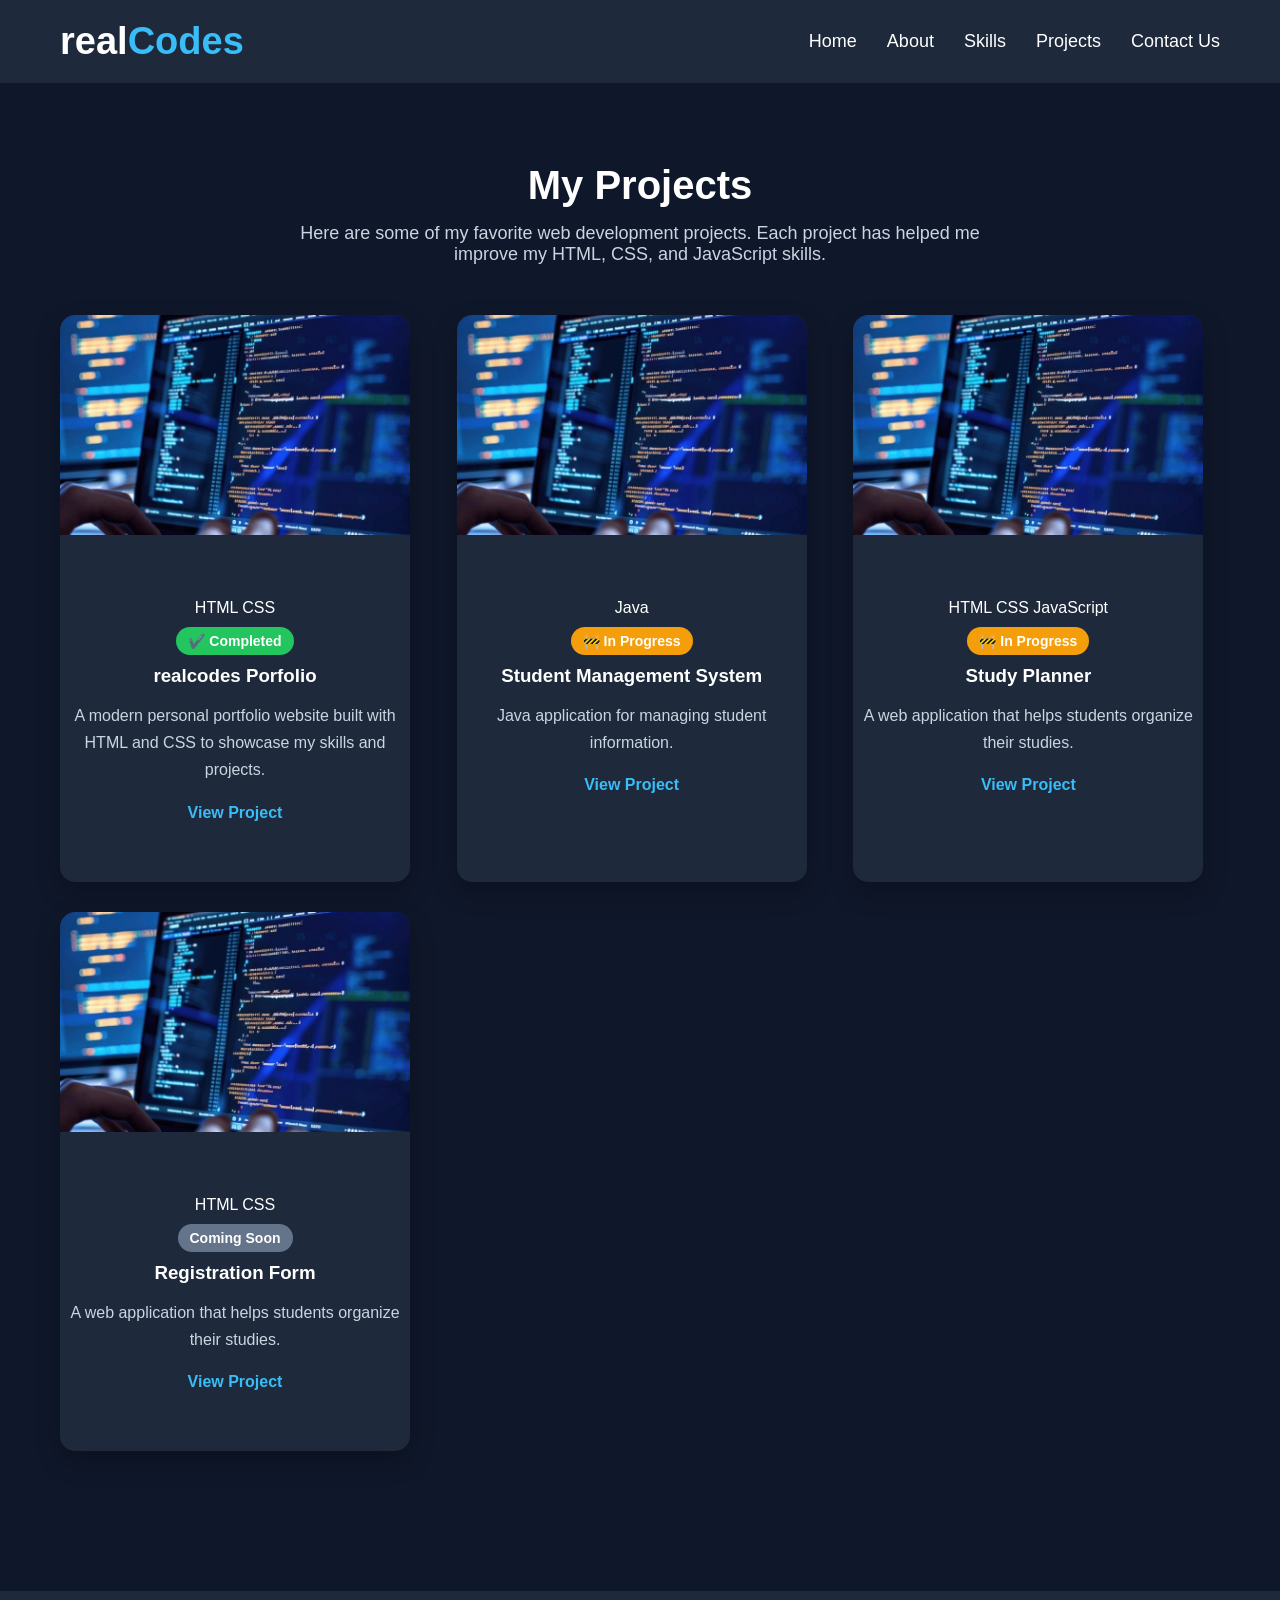
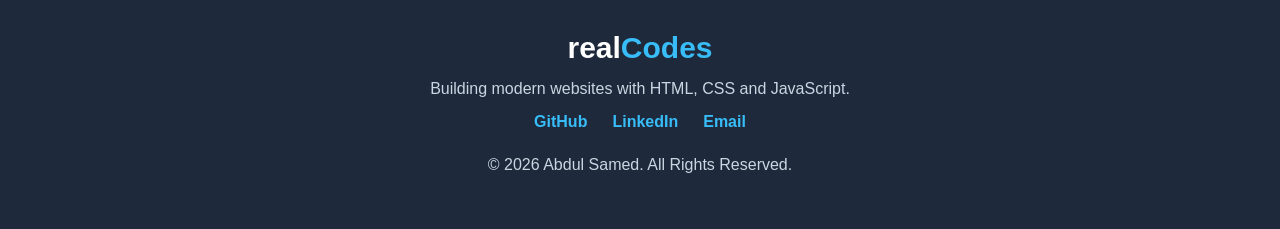
==== projects.html @ bcb3d4fd "first commit" ====
<!DOCTYPE html>
<html lang="en">
<head>
    <meta charset="UTF-8">
    <meta name="viewport" content="width=device-width, initial-scale=1.0">
    <title>Projects | realCodes</title>
    <link rel="stylesheet" href="style.css">
</head>
<body>
     <!-- Navigation Bar -->
    <nav class="navbar">

        <div class="logo">
            real<span>Codes</span>
        </div>

        <ul class="nav-links">
            <li><a href="index.html">Home</a></li>
            <li><a href="about.html">About</a></li>
            <li><a href="skills.html">Skills</a></li>
            <li><a href="projects.html">Projects</a></li>
            <li><a href="contact.html">Contact Us</a></li>
        </ul>

    </nav>

    <section class="featured-projects">
      <h2>My Projects</h2>

      <p class="section-description">
         Here are some of my favorite web development projects. Each project has helped me improve my HTML, CSS, and JavaScript skills.
      </p>
      
      <div class="projects-grid">

        <!-- Project Card 1 -->
         <article class="project-card">

          <img src="GCP Consulting services.jpg" alt="Porfolio Website">

          <div class="project-content">

             <div class="tech-stack">
            <span>HTML</span>
            <span>CSS</span>
        </div>

        <span class="status completed">✔️ Completed</span>

            <h3>realcodes Porfolio</h3>

            <p>
               A modern personal portfolio website built with HTML and CSS to showcase my skills and projects.
                </p>
              
                <a href="#" class="project-btn">View Project</a>

          </div>
         </article>

          <!-- Project Card 2 -->
          <article class="project-card">

          <img src="GCP Consulting services.jpg" alt="Student Managemnet System">

          <div class="project-content">

            <div class="tech-stack">
                <span>Java</span>
            </div>

            <span class="status progress">🚧 In Progress</span>

            <h3>Student Management System</h3>

            <p>
               Java application for managing student information.
                </p>
              
                <a href="" class="project-btn">View Project</a>

          </div>
         </article>

          <!-- Project Card 3 -->
          <article class="project-card">

          <img src="GCP Consulting services.jpg" alt="Study Planner">

          <div class="project-content">
            <div class="tech-stack">
                <span>HTML</span>
                <span>CSS</span>
                <span>JavaScript</span>
            </div>
            <span class="status progress">🚧 In Progress</span>

            <h3>Study Planner</h3>

            <p>
               A web application that helps students organize their studies.
                </p>
              
                <a href="" class="project-btn">View Project</a>

          </div>
         </article>

         <!-- Project Card 4 -->
          <article class="project-card">

          <img src="GCP Consulting services.jpg" alt="Registration Form">

          <div class="project-content">
            <div class="tech-stack">
                <span>HTML</span>
                <span>CSS</span>
        
            </div>
            <span class="status coming-soon">Coming Soon</span>

            <h3>Registration Form</h3>

            <p>
               A web application that helps students organize their studies.
                </p>
              
                <a href="" class="project-btn">View Project</a>

          </div>
         </article>
         </div>
     </section>
     
     <footer class="footer">

    <div class="footer-content">

        <h3>real<span>Codes</span></h3>

        <p>
            Building modern websites with HTML, CSS and JavaScript.
        </p>

        <div class="social-links">
            <a href="#">GitHub</a>
            <a href="#">LinkedIn</a>
            <a href="#">Email</a>
        </div>

        <p class="copyright">
            © 2026 Abdul Samed. All Rights Reserved.
        </p>

    </div>

</footer>
    
</body>
</html>
---- style.css ----
/* Global Reset */
*{
    margin: 0;
    padding: 0;
    box-sizing: border-box;
    font-family: 'Segoe UI', Tahoma, Geneva, Verdana, sans-serif;
}

body{
    background-color: #0F172A;
    color: white;
}
.navbar{
    display: flex;
    justify-content: space-between;
    align-items: center;
    padding: 20px 60px;
    background-color: #1E293B;
    position: sticky;
    top: 0;
}
.logo{
    font-size: 38px;
    font-weight: bold;
    color:  white;
    cursor: pointer;
}
.logo span{
    color:  #38BDF8;
}
.nav-links{
    display: flex;
    list-style: none;
    gap: 30px;
}
.nav-links a{
    text-decoration: none;
    color: white;
    font-size: 18px;
    font-weight: 500;
    transition: color 0.3s ease;
}
.nav-links a:hover{
    color:  #38BDF8;
}
.hero{
    display: flex;
    justify-content: space-between;
    align-items: center;
    padding: 80px 60px;
    gap: 50px;
    margin-bottom: 100px;
}
.hero-text{
    flex: 1;
}
.greeting{
    font-size: 60px;
    margin-bottom: 15px;
}
.hero-text h1 span{
    margin-bottom: 20px;
    color:  #38BDF8;
}
.hero-text h2{
    font-size: 28px;
    color: #CBD5E1;
    margin-bottom: 25px;
}
.intro{
    font-size: 18px;
    line-height: 1.8;
    color: #CBD5E1;
    margin-bottom: 30px;
}
.hero-buttons{
    margin-top: 30px;
    display: flex;
    gap: 20px;
}
.btn{
    background-color: #1D4ED8;
    color: white;
    text-decoration: none;
    display: inline-block;
    padding: 14px 28px;
    border-radius: 10px;
    font-weight: bold;
    transition: 0.3s ease;
    cursor: pointer;
    
}

.btn:hover{
    background-color: #1D4ED8;
    transform: translateY(-3px);
}
.btn-secondary{
    background-color: transparent;
    color: white;
    text-decoration: none;
    padding: 14px 28px;
    border: 2px solid #38BDF8;
    border-radius: 10px;
    font-weight: bold;
    transition: 0.3s ease;
}
.btn-secondary:hover{
    background-color: #38BDF8;
    color: #0F172A;
    transform: translateY(-3px);
}
.hero-image{
    flex: 1;
    display: flex;
    justify-content: center;
}
.hero-image img{
    width: 350px;
    height: 350px;
    border-radius: 50%;
    object-fit: cover;
    border: 5px solid #38BDF8;
    box-shadow:0 0 30px rgba(56, 189, 248, .4);
}
.featured-projects{
    padding: 80px 60px;
    text-align: center;
}
.featured-projects h2{
    font-size: 40px;
    color: white;
    margin-bottom: 15px;
}
.section-description{
    color: #CBD5E1;
    font-size: 18px;
    max-width: 700px;
    margin: auto;
    margin-bottom: 50px;
}
.projects-grid{
    display: grid;
    grid-template-columns: repeat(auto-fit, minmax(300px,1fr));
    gap: 30px;
}
.project-card{
    background-color: #1E293B;
    border-radius: 15px;
    overflow: hidden;
    transition: 0.3s ease;
    max-width: 350px;
    box-shadow: 0 10px 25px rgba(0,0,0,.25);
    transition: transform 0.3s ease, box-shadow 0.3s ease;
}
.project-card img{
    border-radius: 15px 15px 0 0;
    width: 100%;
    height: 220px;
    object-fit: cover;
}
.project-card:hover{
    transform: translateY(-10px);
     box-shadow: 0 15px 35px rgba(0,0,0,.3);
}

.project-content{
    padding: 60px 0;
}
.project-content h3{
    color: white;
    margin-bottom: 15px;
}
.project-content p{
    color: #CBD5E1;
    line-height: 1.7;
    margin-bottom: 20px;
}
.project-btn{
    text-decoration: none;
    color:#38BDF8;
    font-weight: bold;
}
.project-btn:hover{
    color: white;
}

.about{
    display: flex;
    justify-content: space-between;
    align-items: center;
    gap: 60px;
    padding: 100px 10%;
    background-color: #0F172A;
}
.about-image img{
    width: 350px;
    border-radius: 20px;
    border: 4px solid #38BDF8;
}
.about-content h1{
    color: white;
    font-size: 45px;
    margin-bottom: 20px;
}
.about-content p{
    color: #CBD5E1;
    line-height: 1.8;
    margin-bottom: 20px;
    font-size: 18px;
}

.skills{
    padding: 100px 10%;
    text-align: center;
}
.skills-container{
    display: grid;
    grid-template-columns: repeat(3,1fr);
    gap: 30px;
    margin-top: 50px;   
}
.skill-card{
    background: #1E293B;
    padding: 30px;
    border-radius: 15px;
    transition: .3s;
}
.skill-card:hover{

    transform:translateY(-10px);

    box-shadow:0 10px 25px rgba(0,0,0,.3);

}
.skill-card h2{

    color:#38BDF8;

    margin-bottom:15px;

}
.skill-card p{

    color:#CBD5E1;

    line-height:1.6;

}
.status{
    display: inline-block;
    padding: 6px 12px;
    border-radius: 20px;
    font-size: 14px;
    font-weight: bold;
    margin: 10px 0;
}
.completed{
        background-color: #22C55E;
    color: white;

}
.progress{
        background-color: #F59E0B;
    color: white;

}
.coming-soon{
        background-color: #64748B;
    color: white;
}

.contact{
    padding: 100px 10%;
}
.contact h1{
    text-align: center;
    font-size: 40px;
    margin-bottom: 20px;
}
.contact-text{
    text-align: center;
    color: #CBD5E1;
    margin-bottom: 50px;
}
.contact-container{
    display: grid;
    grid-template-columns: 1fr 2fr;
    gap: 40px;
}
.contact-info{
     background: #1E293B;
    padding: 30px;
    border-radius: 15px;
}
.contact-info h2{
    color: #38BDF8;
    margin-bottom: 20px;
}
.contact-info p{
    margin-bottom: 15px;
    color: #CBD5E1;
}
.contact-form{
    display: flex;
    flex-direction: column;
}
.contact-form input,
.contact-form textarea{
    padding: 15px;
    margin-bottom: 20px;
    border: none;
    border-radius: 10px;
    font-size: 16px;
}

.footer{
    background-color: #1E293B;
    text-align: center;
    padding: 40px 20px;
    margin-top: 60px;
}

.footer-content h3{
    font-size: 30px;
    color: white;
}

.footer-content span{
    color: #38BDF8;
}

.footer-content p{
    color: #CBD5E1;
    margin: 15px 0;
}

.social-links{
    display: flex;
    justify-content: center;
    gap: 25px;
    margin-bottom: 25px;
}

.social-links a{
    text-decoration: none;
    color: #38BDF8;
    font-weight: bold;
    transition: 0.3s;
}

.social-links a:hover{
    color: white;
}

@media (max-width:768px){

    .navbar{
        flex-direction: column;
        gap: 20px;
    }

    .nav-links{
        flex-direction: column;
        align-items: center;
    }

}
@media (max-width:768px){

    .hero{
        flex-direction: column;
        text-align: center;
    }

    .hero-image{
        margin-top: 30px;
    }

}
@media (max-width:768px){

    .contact-container{
        grid-template-columns:1fr;
    }

}
@media (max-width:768px){

    .about-container{
        flex-direction: column;
        text-align: center;
    }

}
html{
    scroll-behavior:smooth;
}
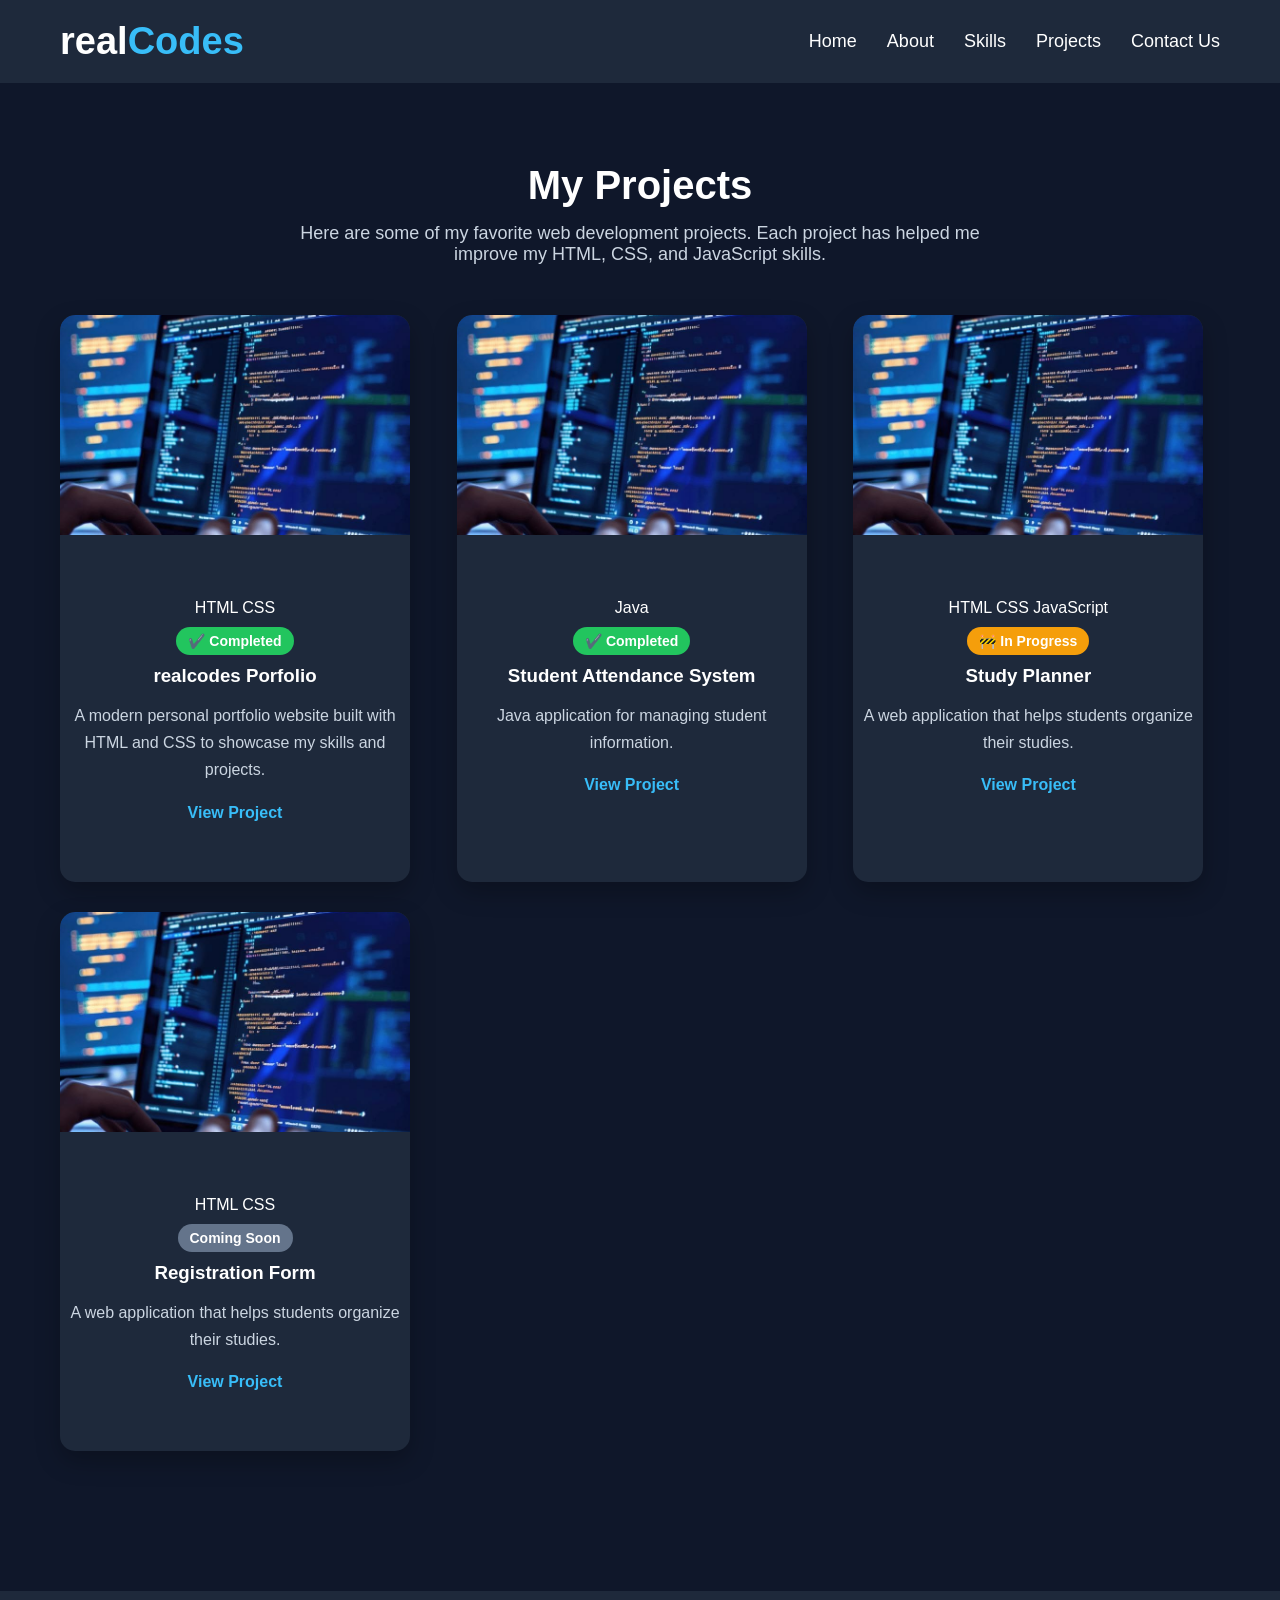
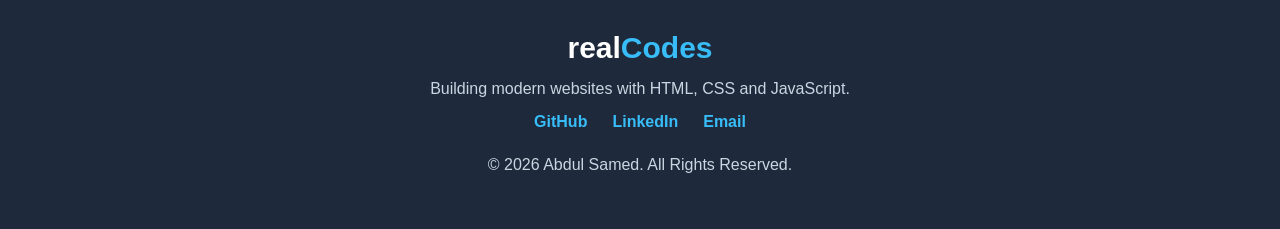
==== commit 2f6be902: "updated project" ====
--- a/projects.html
+++ b/projects.html
@@ -61,7 +61,7 @@
           <!-- Project Card 2 -->
           <article class="project-card">
 
-          <img src="GCP Consulting services.jpg" alt="Student Managemnet System">
+          <img src="GCP Consulting services.jpg" alt="Student Attendance System">
 
           <div class="project-content">
 
@@ -69,9 +69,9 @@
                 <span>Java</span>
             </div>
 
-            <span class="status progress">🚧 In Progress</span>
+            <span class="status completed">✔️ Completed</span>
 
-            <h3>Student Management System</h3>
+            <h3>Student Attendance System</h3>
 
             <p>
                Java application for managing student information.
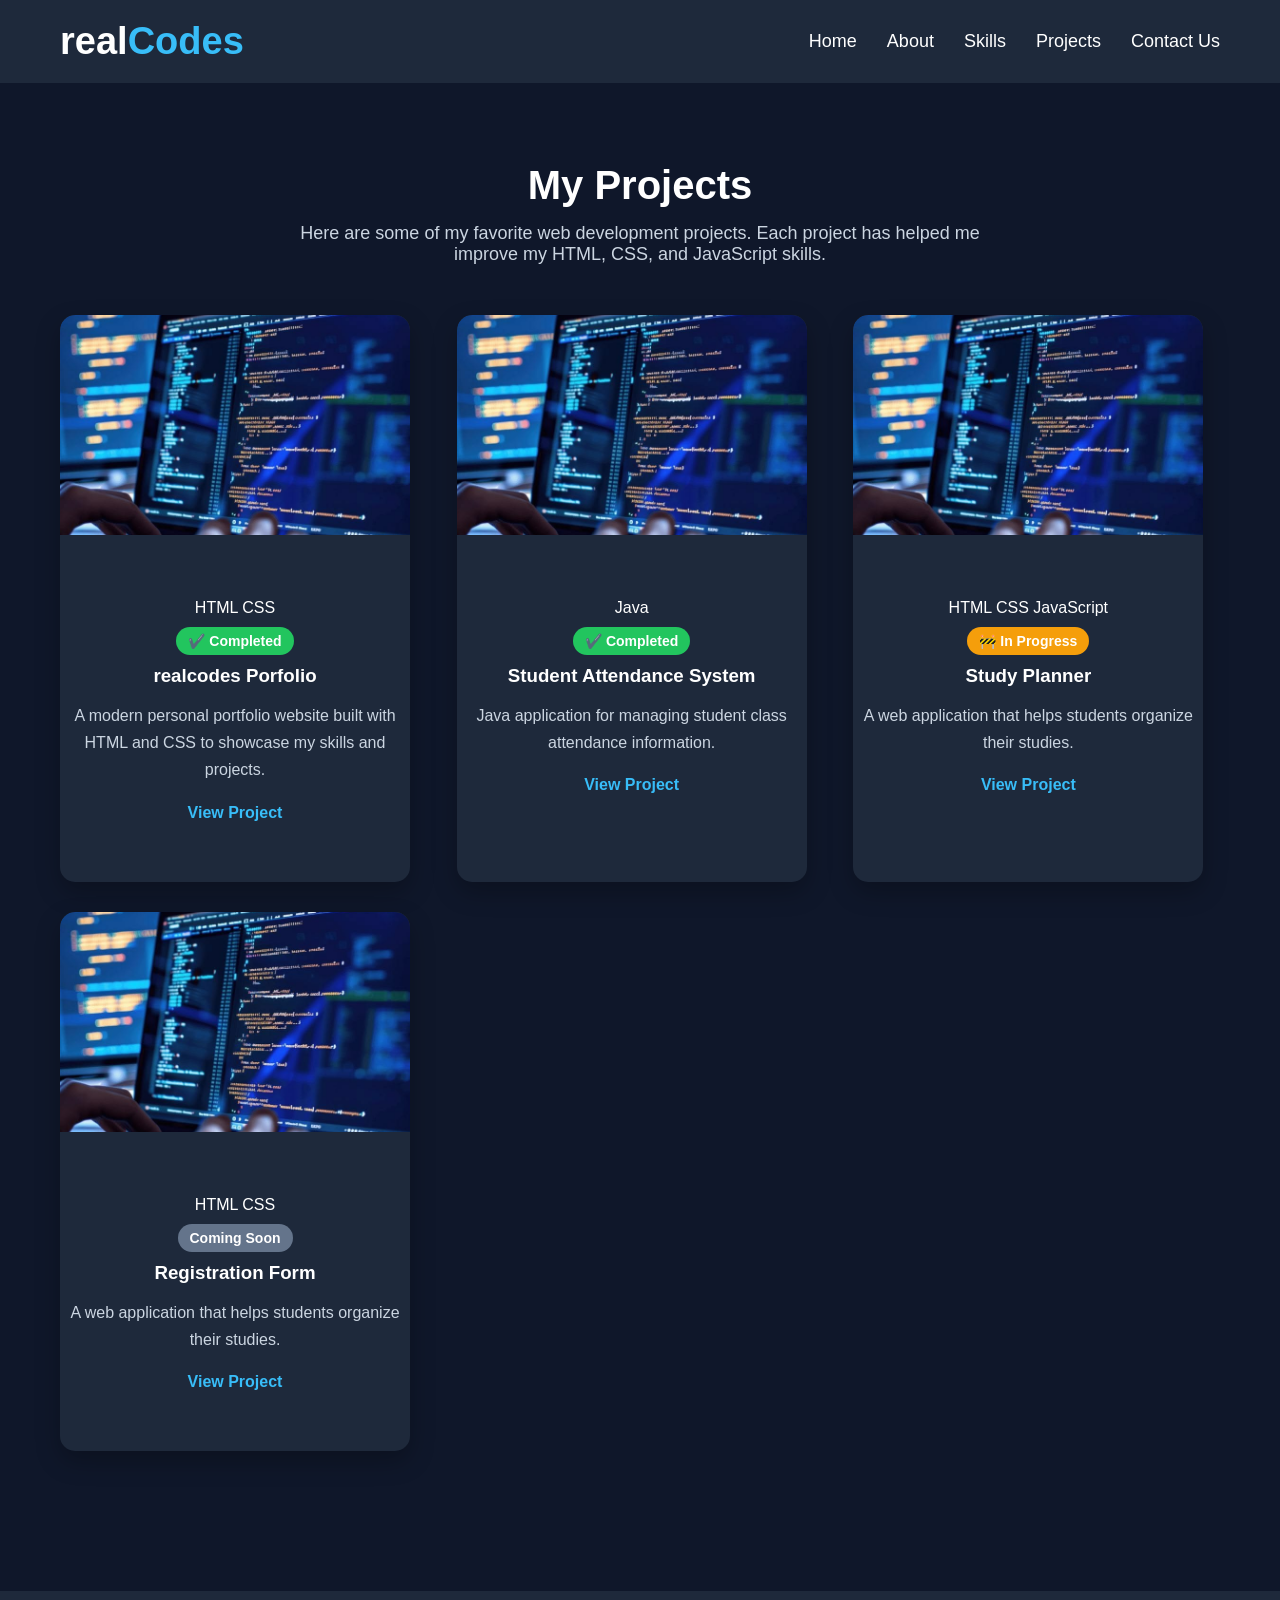
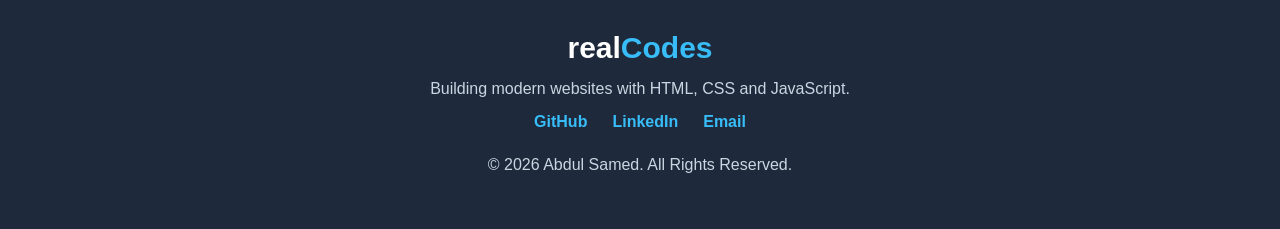
==== commit 0dfc18fc: "updated changes" ====
--- a/projects.html
+++ b/projects.html
@@ -36,7 +36,7 @@
         <!-- Project Card 1 -->
          <article class="project-card">
 
-          <img src="GCP Consulting services.jpg" alt="Porfolio Website">
+          <img src="IMG_1.jpg" alt="Porfolio Website">
 
           <div class="project-content">
 
@@ -61,7 +61,7 @@
           <!-- Project Card 2 -->
           <article class="project-card">
 
-          <img src="GCP Consulting services.jpg" alt="Student Attendance System">
+          <img src="IMG_1.jpg" alt="Student Attendance System">
 
           <div class="project-content">
 
@@ -74,7 +74,7 @@
             <h3>Student Attendance System</h3>
 
             <p>
-               Java application for managing student information.
+               Java application for managing student class attendance information.
                 </p>
               
                 <a href="" class="project-btn">View Project</a>
@@ -85,7 +85,7 @@
           <!-- Project Card 3 -->
           <article class="project-card">
 
-          <img src="GCP Consulting services.jpg" alt="Study Planner">
+          <img src="IMG_1.jpg" alt="Study Planner">
 
           <div class="project-content">
             <div class="tech-stack">
@@ -109,7 +109,7 @@
          <!-- Project Card 4 -->
           <article class="project-card">
 
-          <img src="GCP Consulting services.jpg" alt="Registration Form">
+          <img src="IMG_1.jpg" alt="Registration Form">
 
           <div class="project-content">
             <div class="tech-stack">
